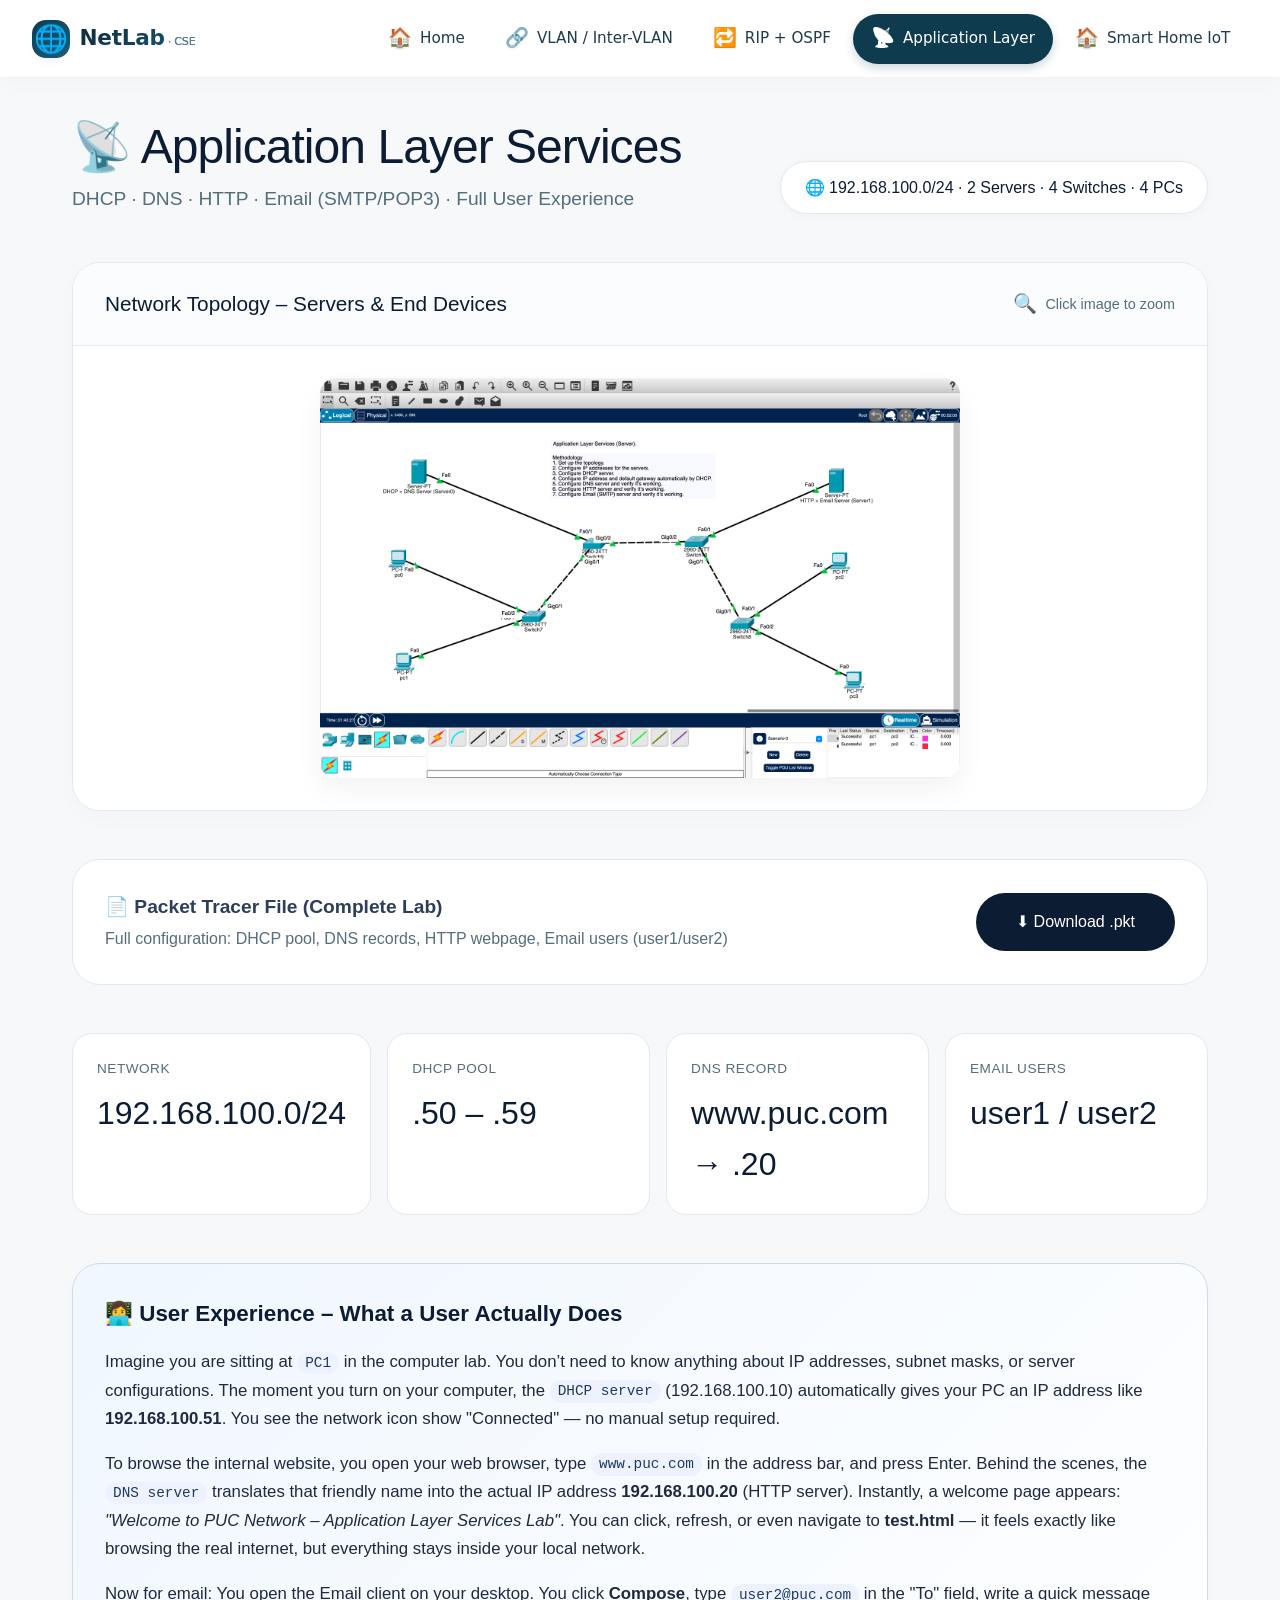
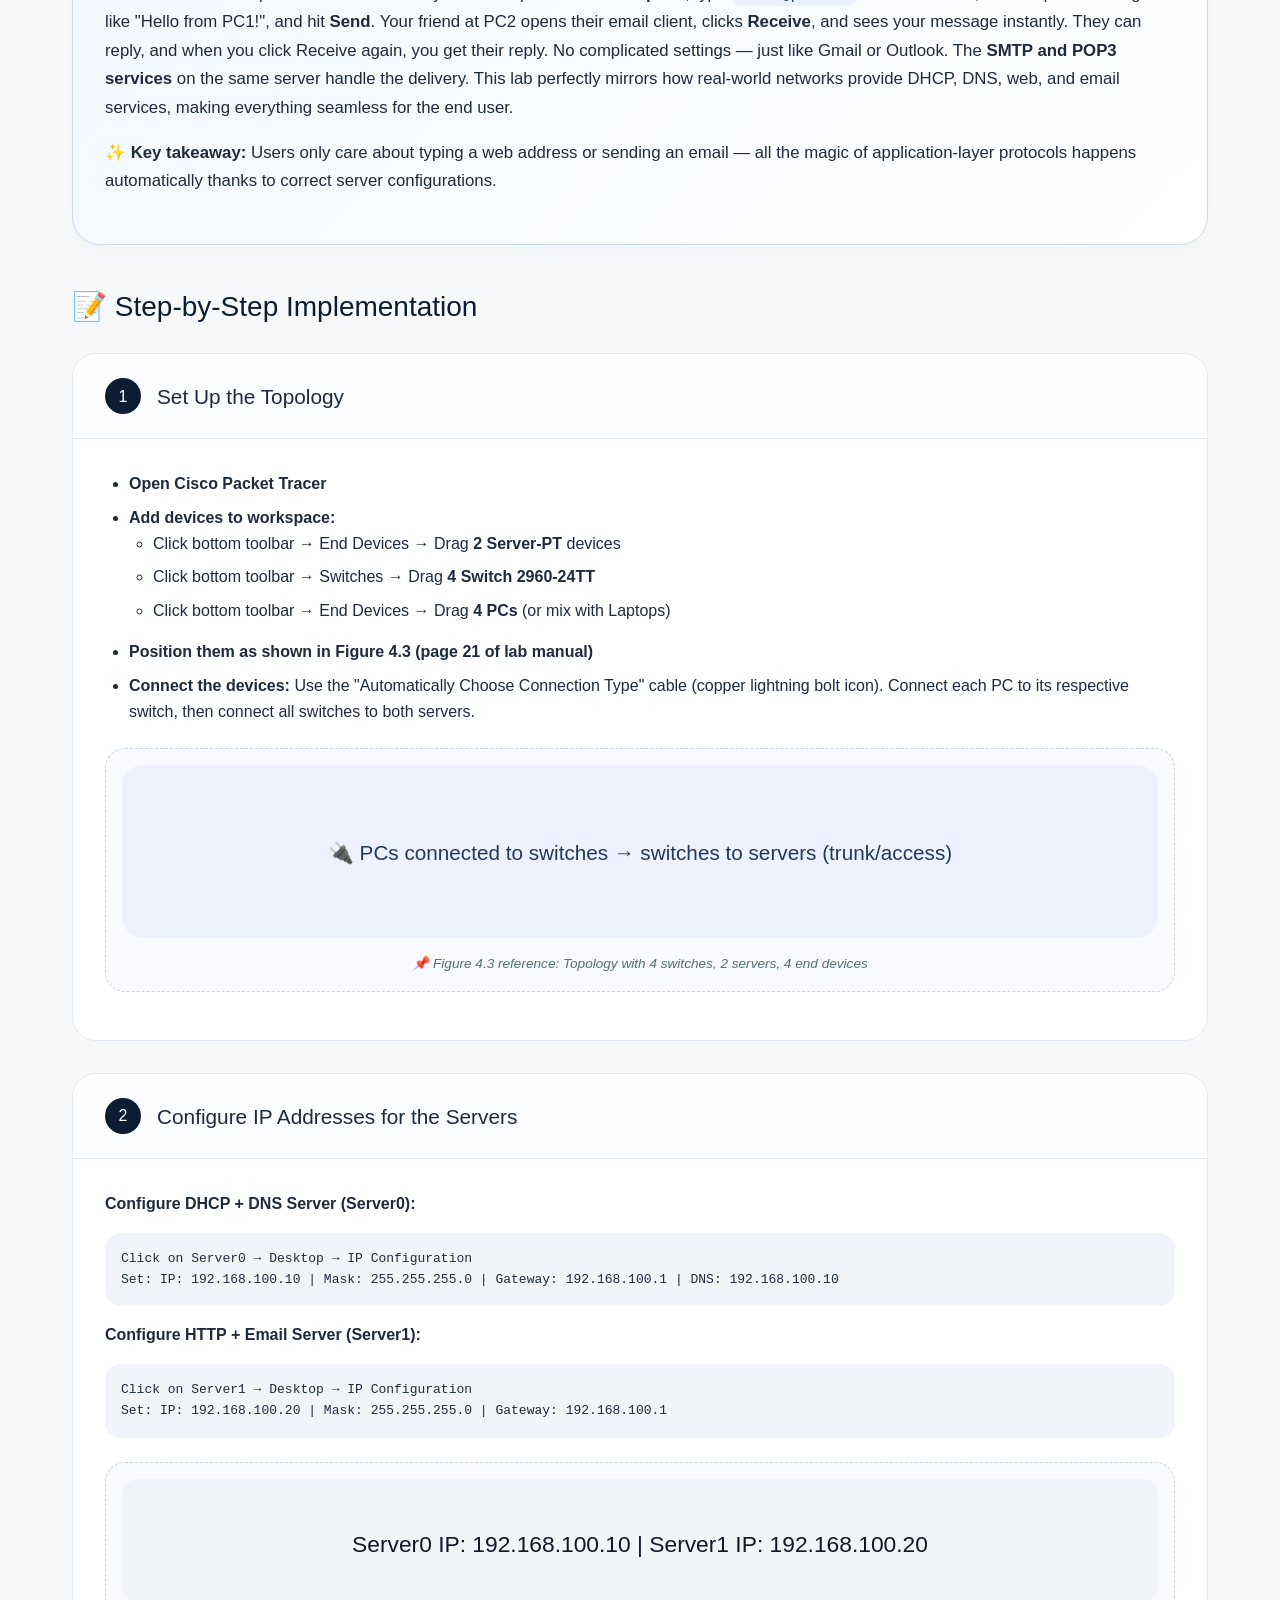
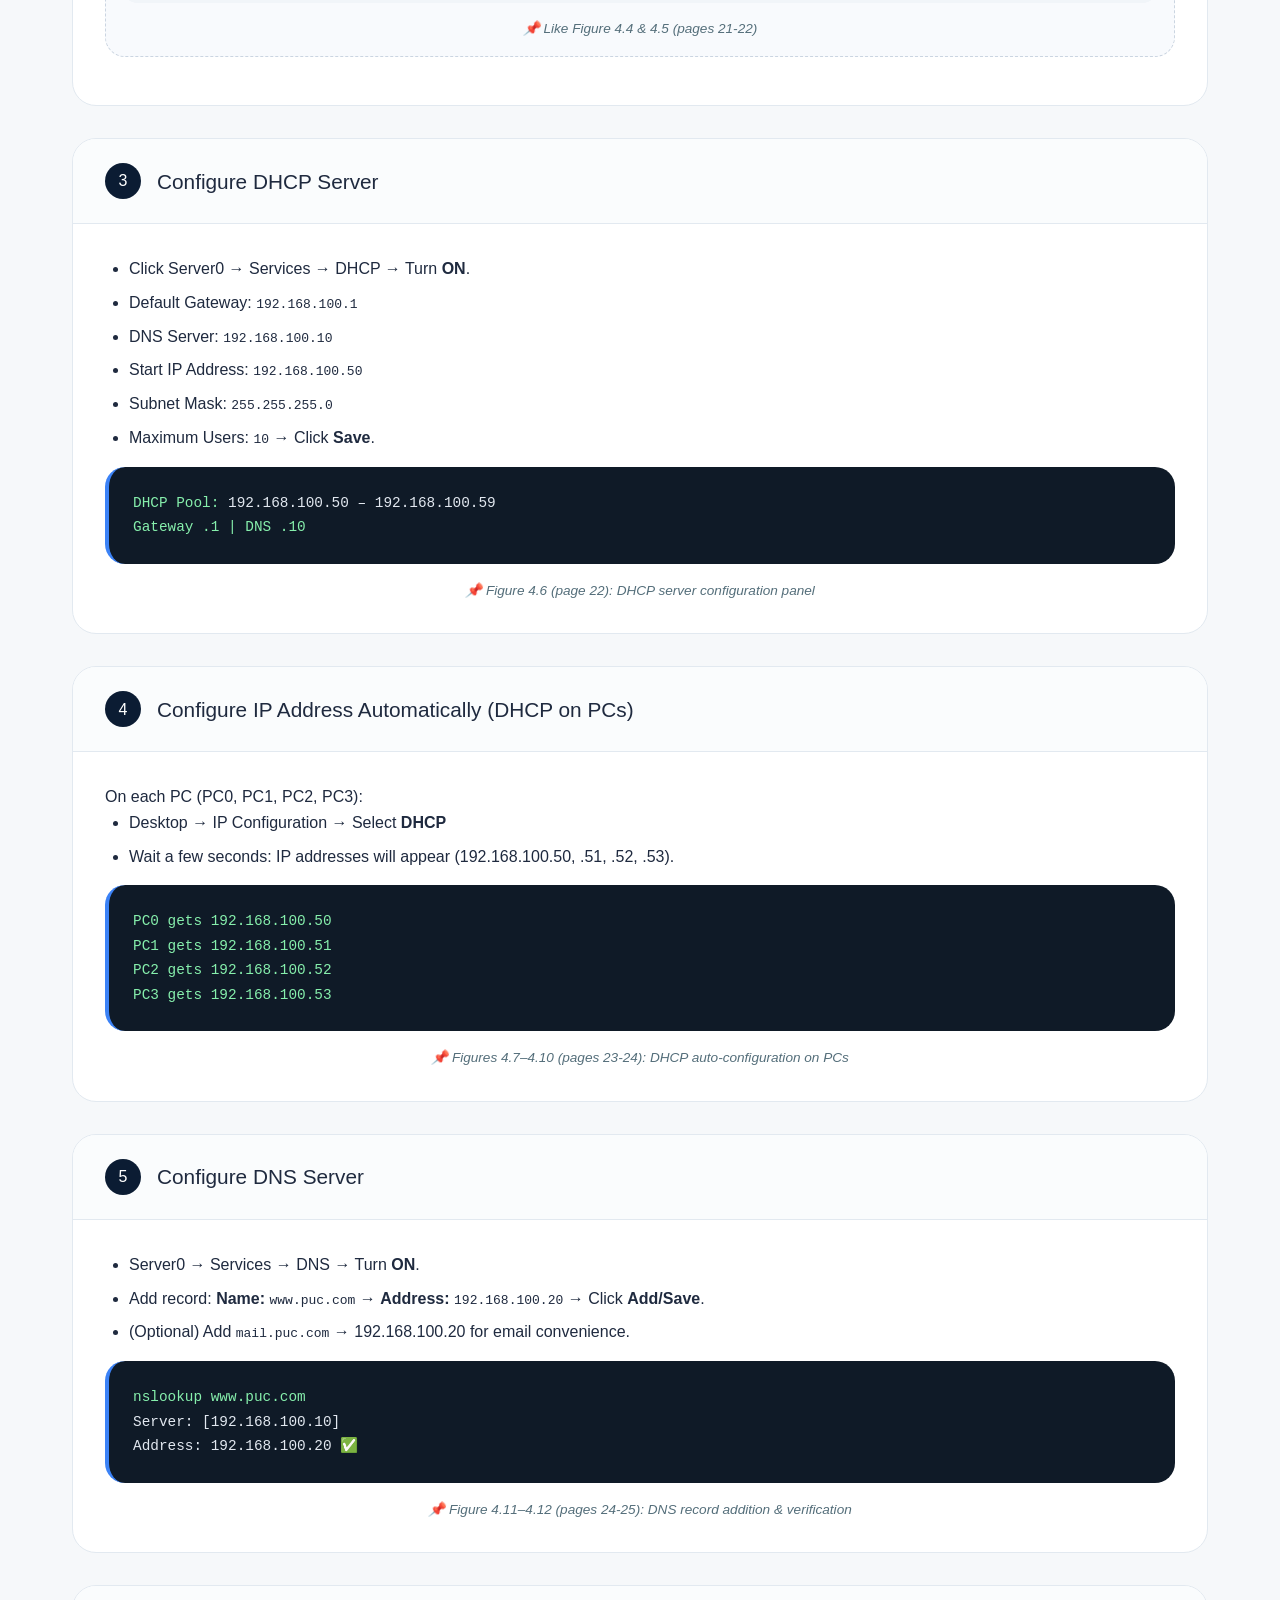
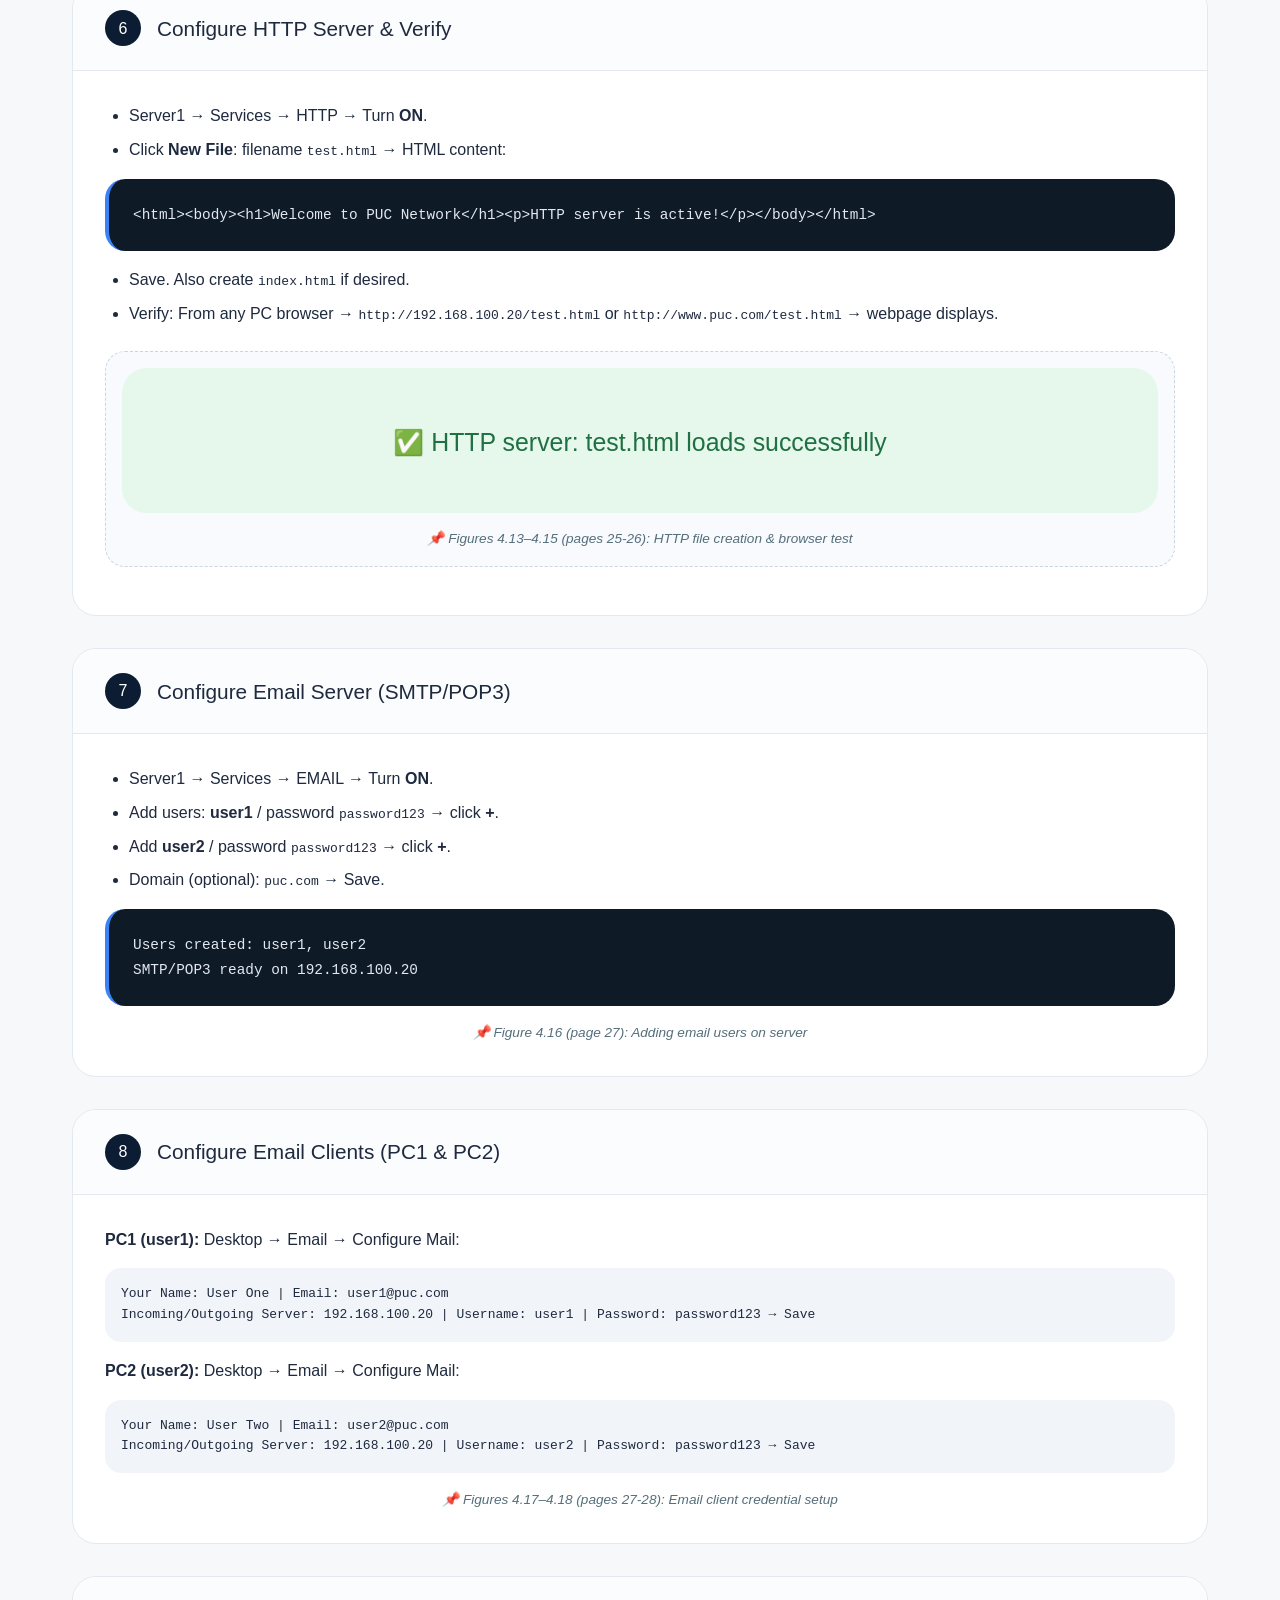
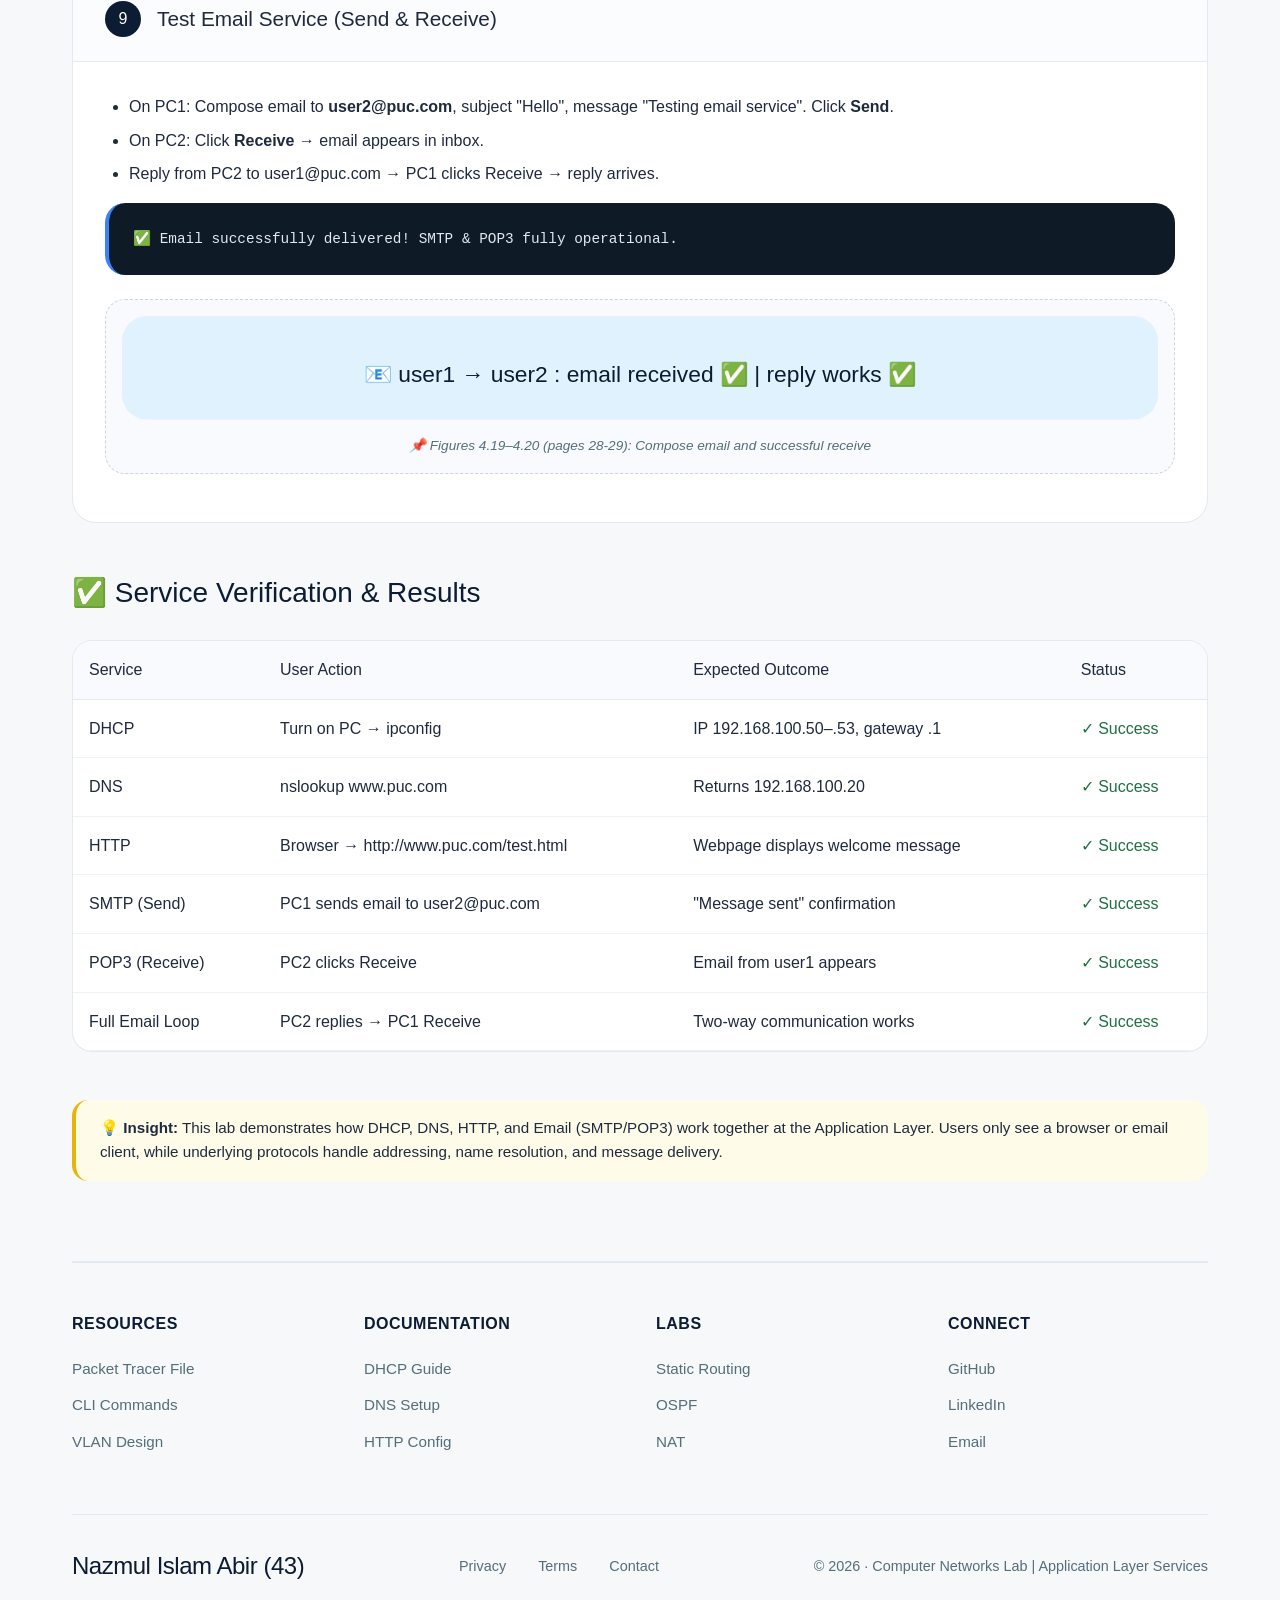
==== applicationLayer.html @ ac4198bd "My full website" ====
<!DOCTYPE html>
<html lang="en">
<head>
    <meta charset="UTF-8">
    <meta name="viewport" content="width=device-width, initial-scale=1.0">
    <title>Lab 4: Application Layer Services | DHCP · DNS · HTTP · Email</title>
    <link rel="stylesheet" href="style.css">
    <style>
        /* Additional styles that complement style.css - add these to your style.css if needed */
        .user-experience-card {
            background: linear-gradient(135deg, #f0f7ff, #ffffff);
            border-radius: 28px;
            border: 1px solid #cbdde9;
            padding: 2rem;
            margin-bottom: 2.5rem;
            box-shadow: 0 4px 12px rgba(0,0,0,0.02);
        }

        .user-experience-card p {
            font-size: 1.05rem;
            margin-bottom: 1rem;
            color: #1f2a3f;
            line-height: 1.7;
        }

        .user-experience-card h3 {
            font-size: 1.4rem;
            margin-bottom: 1rem;
            color: #0b1c33;
        }

        .highlight-code {
            background: #eef2ff;
            padding: 0.2rem 0.5rem;
            border-radius: 12px;
            font-family: 'SF Mono', monospace;
            font-size: 0.9rem;
            font-weight: 500;
            color: #1e3a5f;
        }

        .step-image-placeholder {
            margin: 1.5rem 0 1rem;
            background: #f8fafd;
            border-radius: 20px;
            padding: 1rem;
            text-align: center;
            border: 1px dashed #cbd5e1;
        }

        .step-image-placeholder svg {
            max-width: 100%;
            height: auto;
            border-radius: 12px;
        }

        .fig-ref {
            font-size: 0.85rem;
            color: #546e7a;
            text-align: center;
            margin-top: 0.5rem;
            font-style: italic;
        }

        .cli-cmd-block {
            background: #0f1a27;
            border-radius: 20px;
            padding: 1.5rem;
            font-family: 'SF Mono', 'Fira Code', monospace;
            font-size: 0.9rem;
            line-height: 1.7;
            overflow-x: auto;
            color: #e2e8f0;
            border-left: 4px solid #3b82f6;
            margin: 1rem 0;
        }

        .cli-cmd-block .prompt { color: #86efac; }
        .cli-cmd-block .comment { color: #94a3b8; }

        .note-box {
            background: #fefce8;
            border-left: 4px solid #eab308;
            padding: 1rem 1.5rem;
            border-radius: 16px;
            margin: 1rem 0;
            font-size: 0.95rem;
        }

        .success-badge {
            display: inline-block;
            background: #1f7042;
            color: white;
            padding: 0.2rem 0.8rem;
            border-radius: 20px;
            font-size: 0.8rem;
            font-weight: 500;
        }

        .step-content ul, .step-content ol {
            margin-left: 1.5rem;
            margin-bottom: 1rem;
        }

        .step-content li {
            margin-bottom: 0.5rem;
        }

        .device-config {
            background: #f1f5f9;
            padding: 1rem;
            border-radius: 16px;
            font-family: monospace;
            margin: 1rem 0;
        }

        @media (max-width: 768px) {
            .user-experience-card p { font-size: 1rem; }
        }
    </style>
</head>
<body>
    <!-- ========== NAVBAR INJECTION ========== -->
<div id="navbar-container"></div>
<script>
    fetch('navbar.html')
        .then(response => response.text())
        .then(data => {
            document.getElementById('navbar-container').innerHTML = data;
            
            // Re-run navbar's initialization after loading
            if (typeof window.initNavbar === 'undefined') {
                // Small delay to ensure DOM is ready
                setTimeout(() => {
                    const navScript = document.querySelector('#navbar-container script');
                    if (navScript) {
                        eval(navScript.textContent);
                    }
                }, 50);
            }
        })
        .catch(error => console.error('Navbar loading error:', error));
</script>
<!-- ========== END NAVBAR ========== -->
<div class="container">
    <!-- Header -->
    <div class="header">
        <div class="header-left">
            <h1>📡 Application Layer Services</h1>
            <p>DHCP · DNS · HTTP · Email (SMTP/POP3) · Full User Experience</p>
        </div>
        <div class="network-badge">🌐 192.168.100.0/24 · 2 Servers · 4 Switches · 4 PCs</div>
    </div>

    <!-- Topology Image with Zoom (same as your style) -->
    <div class="topology-section">
        <div class="topology-header">
            <h2>Network Topology – Servers & End Devices</h2>
            <div class="zoom-hint"><span>🔍</span> Click image to zoom</div>
        </div>
        <div class="topology-image zoomable-image">
            <img src="images/email.png" alt="Network topology diagram for Application Layer Services">
            
        </div>
    </div>

    <!-- Download Section -->
    <div class="download-card">
        <div class="download-text">
            <h3>📄 Packet Tracer File (Complete Lab)</h3>
            <p>Full configuration: DHCP pool, DNS records, HTTP webpage, Email users (user1/user2)</p>
        </div>
        <a href="#" class="download-link" download="App_Layer_Services_Lab.pkt">⬇ Download .pkt</a>
    </div>

    <!-- Quick Stats -->
    <div class="stats-grid">
        <div class="stat-item"><div class="stat-label">Network</div><div class="stat-number">192.168.100.0/24</div></div>
        <div class="stat-item"><div class="stat-label">DHCP Pool</div><div class="stat-number">.50 – .59</div></div>
        <div class="stat-item"><div class="stat-label">DNS Record</div><div class="stat-number">www.puc.com → .20</div></div>
        <div class="stat-item"><div class="stat-label">Email Users</div><div class="stat-number">user1 / user2</div></div>
    </div>

    <!-- USER EXPERIENCE SECTION (detailed paragraph as requested) -->
    <div class="user-experience-card">
        <h3>👩‍💻 User Experience – What a User Actually Does</h3>
        <p>Imagine you are sitting at <strong class="highlight-code">PC1</strong> in the computer lab. You don’t need to know anything about IP addresses, subnet masks, or server configurations. The moment you turn on your computer, the <strong class="highlight-code">DHCP server</strong> (192.168.100.10) automatically gives your PC an IP address like <strong>192.168.100.51</strong>. You see the network icon show "Connected" — no manual setup required.</p>
        <p>To browse the internal website, you open your web browser, type <strong class="highlight-code">www.puc.com</strong> in the address bar, and press Enter. Behind the scenes, the <strong class="highlight-code">DNS server</strong> translates that friendly name into the actual IP address <strong>192.168.100.20</strong> (HTTP server). Instantly, a welcome page appears: <em>"Welcome to PUC Network – Application Layer Services Lab"</em>. You can click, refresh, or even navigate to <strong>test.html</strong> — it feels exactly like browsing the real internet, but everything stays inside your local network.</p>
        <p>Now for email: You open the Email client on your desktop. You click <strong>Compose</strong>, type <strong class="highlight-code">user2@puc.com</strong> in the "To" field, write a quick message like "Hello from PC1!", and hit <strong>Send</strong>. Your friend at PC2 opens their email client, clicks <strong>Receive</strong>, and sees your message instantly. They can reply, and when you click Receive again, you get their reply. No complicated settings — just like Gmail or Outlook. The <strong>SMTP and POP3 services</strong> on the same server handle the delivery. This lab perfectly mirrors how real-world networks provide DHCP, DNS, web, and email services, making everything seamless for the end user.</p>
        <p>✨ <strong>Key takeaway:</strong> Users only care about typing a web address or sending an email — all the magic of application-layer protocols happens automatically thanks to correct server configurations.</p>
    </div>

    <!-- DETAILED STEP-BY-STEP IMPLEMENTATION (exactly as requested) -->
    <h2>📝 Step-by-Step Implementation</h2>
    <div class="steps">
        <!-- STEP 1: Set Up the Topology -->
        <div class="step">
            <div class="step-header"><span class="step-number">1</span><span class="step-title">Set Up the Topology</span></div>
            <div class="step-content">
                <ul>
                    <li><strong>Open Cisco Packet Tracer</strong></li>
                    <li><strong>Add devices to workspace:</strong>
                        <ul><li>Click bottom toolbar → End Devices → Drag <strong>2 Server-PT</strong> devices</li>
                        <li>Click bottom toolbar → Switches → Drag <strong>4 Switch 2960-24TT</strong></li>
                        <li>Click bottom toolbar → End Devices → Drag <strong>4 PCs</strong> (or mix with Laptops)</li></ul>
                    </li>
                    <li><strong>Position them as shown in Figure 4.3 (page 21 of lab manual)</strong></li>
                    <li><strong>Connect the devices:</strong> Use the "Automatically Choose Connection Type" cable (copper lightning bolt icon). Connect each PC to its respective switch, then connect all switches to both servers.</li>
                </ul>
                <div class="step-image-placeholder">
                    <svg width="100%" height="130" viewBox="0 0 600 100" xmlns="http://www.w3.org/2000/svg"><rect width="600" height="100" fill="#eef2ff" rx="12"/><text x="300" y="55" text-anchor="middle" fill="#1e3a5f" font-size="12">🔌 PCs connected to switches → switches to servers (trunk/access)</text></svg>
                    <div class="fig-ref">📌 Figure 4.3 reference: Topology with 4 switches, 2 servers, 4 end devices</div>
                </div>
            </div>
        </div>

        <!-- STEP 2: Configure IP addresses for servers -->
        <div class="step">
            <div class="step-header"><span class="step-number">2</span><span class="step-title">Configure IP Addresses for the Servers</span></div>
            <div class="step-content">
                <p><strong>Configure DHCP + DNS Server (Server0):</strong></p>
                <div class="device-config">Click on Server0 → Desktop → IP Configuration<br>Set: IP: 192.168.100.10 | Mask: 255.255.255.0 | Gateway: 192.168.100.1 | DNS: 192.168.100.10</div>
                <p><strong>Configure HTTP + Email Server (Server1):</strong></p>
                <div class="device-config">Click on Server1 → Desktop → IP Configuration<br>Set: IP: 192.168.100.20 | Mask: 255.255.255.0 | Gateway: 192.168.100.1</div>
                <div class="step-image-placeholder">
                    <svg width="100%" height="80" viewBox="0 0 500 60"><rect width="500" height="60" fill="#f1f5f9" rx="8"/><text x="250" y="35" text-anchor="middle" fill="#0f172a" font-size="11">Server0 IP: 192.168.100.10  |  Server1 IP: 192.168.100.20</text></svg>
                    <div class="fig-ref">📌 Like Figure 4.4 & 4.5 (pages 21-22)</div>
                </div>
            </div>
        </div>

        <!-- STEP 3: Configure DHCP server -->
        <div class="step">
            <div class="step-header"><span class="step-number">3</span><span class="step-title">Configure DHCP Server</span></div>
            <div class="step-content">
                <ul><li>Click Server0 → Services → DHCP → Turn <strong>ON</strong>.</li>
                <li>Default Gateway: <code>192.168.100.1</code></li>
                <li>DNS Server: <code>192.168.100.10</code></li>
                <li>Start IP Address: <code>192.168.100.50</code></li>
                <li>Subnet Mask: <code>255.255.255.0</code></li>
                <li>Maximum Users: <code>10</code> → Click <strong>Save</strong>.</li></ul>
                <div class="cli-cmd-block">
<span class="prompt">DHCP Pool:</span> 192.168.100.50 – 192.168.100.59<br>
<span class="prompt">Gateway .1 | DNS .10</span>
                </div>
                <div class="fig-ref">📌 Figure 4.6 (page 22): DHCP server configuration panel</div>
            </div>
        </div>

        <!-- STEP 4: Configure PCs via DHCP -->
        <div class="step">
            <div class="step-header"><span class="step-number">4</span><span class="step-title">Configure IP Address Automatically (DHCP on PCs)</span></div>
            <div class="step-content">
                <p>On each PC (PC0, PC1, PC2, PC3):</p>
                <ul><li>Desktop → IP Configuration → Select <strong>DHCP</strong></li>
                <li>Wait a few seconds: IP addresses will appear (192.168.100.50, .51, .52, .53).</li></ul>
                <div class="cli-cmd-block">
<span class="prompt">PC0 gets 192.168.100.50</span><br>
<span class="prompt">PC1 gets 192.168.100.51</span><br>
<span class="prompt">PC2 gets 192.168.100.52</span><br>
<span class="prompt">PC3 gets 192.168.100.53</span>
                </div>
                <div class="fig-ref">📌 Figures 4.7–4.10 (pages 23-24): DHCP auto-configuration on PCs</div>
            </div>
        </div>

        <!-- STEP 5: Configure DNS server -->
        <div class="step">
            <div class="step-header"><span class="step-number">5</span><span class="step-title">Configure DNS Server</span></div>
            <div class="step-content">
                <ul><li>Server0 → Services → DNS → Turn <strong>ON</strong>.</li>
                <li>Add record: <strong>Name:</strong> <code>www.puc.com</code> → <strong>Address:</strong> <code>192.168.100.20</code> → Click <strong>Add/Save</strong>.</li>
                <li>(Optional) Add <code>mail.puc.com</code> → 192.168.100.20 for email convenience.</li></ul>
                <div class="cli-cmd-block">
<span class="prompt">nslookup www.puc.com</span><br>
Server:  [192.168.100.10]<br>
Address: 192.168.100.20  ✅
                </div>
                <div class="fig-ref">📌 Figure 4.11–4.12 (pages 24-25): DNS record addition & verification</div>
            </div>
        </div>

        <!-- STEP 6: Configure HTTP server -->
        <div class="step">
            <div class="step-header"><span class="step-number">6</span><span class="step-title">Configure HTTP Server & Verify</span></div>
            <div class="step-content">
                <ul><li>Server1 → Services → HTTP → Turn <strong>ON</strong>.</li>
                <li>Click <strong>New File</strong>: filename <code>test.html</code> → HTML content:</li></ul>
                <div class="cli-cmd-block">
&lt;html&gt;&lt;body&gt;&lt;h1&gt;Welcome to PUC Network&lt;/h1&gt;&lt;p&gt;HTTP server is active!&lt;/p&gt;&lt;/body&gt;&lt;/html&gt;
                </div>
                <ul><li>Save. Also create <code>index.html</code> if desired.</li>
                <li>Verify: From any PC browser → <code>http://192.168.100.20/test.html</code> or <code>http://www.puc.com/test.html</code> → webpage displays.</li></ul>
                <div class="step-image-placeholder">
                    <svg width="100%" height="90" viewBox="0 0 500 70"><rect width="500" height="70" fill="#e6f7ec" rx="12"/><text x="250" y="40" text-anchor="middle" fill="#1f7042" font-size="12">✅ HTTP server: test.html loads successfully</text></svg>
                    <div class="fig-ref">📌 Figures 4.13–4.15 (pages 25-26): HTTP file creation & browser test</div>
                </div>
            </div>
        </div>

        <!-- STEP 7: Configure Email (SMTP) server -->
        <div class="step">
            <div class="step-header"><span class="step-number">7</span><span class="step-title">Configure Email Server (SMTP/POP3)</span></div>
            <div class="step-content">
                <ul><li>Server1 → Services → EMAIL → Turn <strong>ON</strong>.</li>
                <li>Add users: <strong>user1</strong> / password <code>password123</code> → click <strong>+</strong>.</li>
                <li>Add <strong>user2</strong> / password <code>password123</code> → click <strong>+</strong>.</li>
                <li>Domain (optional): <code>puc.com</code> → Save.</li></ul>
                <div class="cli-cmd-block">
Users created: user1, user2<br>
SMTP/POP3 ready on 192.168.100.20
                </div>
                <div class="fig-ref">📌 Figure 4.16 (page 27): Adding email users on server</div>
            </div>
        </div>

        <!-- STEP 8: Email Client configuration on PCs -->
        <div class="step">
            <div class="step-header"><span class="step-number">8</span><span class="step-title">Configure Email Clients (PC1 & PC2)</span></div>
            <div class="step-content">
                <p><strong>PC1 (user1):</strong> Desktop → Email → Configure Mail:</p>
                <div class="device-config">Your Name: User One | Email: user1@puc.com<br>Incoming/Outgoing Server: 192.168.100.20 | Username: user1 | Password: password123 → Save</div>
                <p><strong>PC2 (user2):</strong> Desktop → Email → Configure Mail:</p>
                <div class="device-config">Your Name: User Two | Email: user2@puc.com<br>Incoming/Outgoing Server: 192.168.100.20 | Username: user2 | Password: password123 → Save</div>
                <div class="fig-ref">📌 Figures 4.17–4.18 (pages 27-28): Email client credential setup</div>
            </div>
        </div>

        <!-- STEP 9: Test Email Service -->
        <div class="step">
            <div class="step-header"><span class="step-number">9</span><span class="step-title">Test Email Service (Send & Receive)</span></div>
            <div class="step-content">
                <ul><li>On PC1: Compose email to <strong>user2@puc.com</strong>, subject "Hello", message "Testing email service". Click <strong>Send</strong>.</li>
                <li>On PC2: Click <strong>Receive</strong> → email appears in inbox.</li>
                <li>Reply from PC2 to user1@puc.com → PC1 clicks Receive → reply arrives.</li></ul>
                <div class="cli-cmd-block">
✅ Email successfully delivered! SMTP & POP3 fully operational.
                </div>
                <div class="step-image-placeholder">
                    <svg width="100%" height="70" viewBox="0 0 500 50"><rect width="500" height="50" fill="#e0f2fe" rx="12"/><text x="250" y="32" text-anchor="middle" fill="#0b1c33" font-size="11">📧 user1 → user2 : email received ✅ | reply works ✅</text></svg>
                    <div class="fig-ref">📌 Figures 4.19–4.20 (pages 28-29): Compose email and successful receive</div>
                </div>
            </div>
        </div>
    </div>

    <!-- Verification Table -->
    <h2>✅ Service Verification & Results</h2>
    <div class="table-wrapper">
        <table>
            <thead><tr><th>Service</th><th>User Action</th><th>Expected Outcome</th><th>Status</th></tr></thead>
            <tbody>
                <tr><td>DHCP</td><td>Turn on PC → ipconfig</td><td>IP 192.168.100.50–.53, gateway .1</td><td class="success">✓ Success</td></tr>
                <tr><td>DNS</td><td>nslookup www.puc.com</td><td>Returns 192.168.100.20</td><td class="success">✓ Success</td></tr>
                <tr><td>HTTP</td><td>Browser → http://www.puc.com/test.html</td><td>Webpage displays welcome message</td><td class="success">✓ Success</td></tr>
                <tr><td>SMTP (Send)</td><td>PC1 sends email to user2@puc.com</td><td>"Message sent" confirmation</td><td class="success">✓ Success</td></tr>
                <tr><td>POP3 (Receive)</td><td>PC2 clicks Receive</td><td>Email from user1 appears</td><td class="success">✓ Success</td></tr>
                <tr><td>Full Email Loop</td><td>PC2 replies → PC1 Receive</td><td>Two-way communication works</td><td class="success">✓ Success</td></tr>
            </tbody>
        </table>
    </div>

    <!-- Additional notes -->
    <div class="note-box">
        💡 <strong>Insight:</strong> This lab demonstrates how DHCP, DNS, HTTP, and Email (SMTP/POP3) work together at the Application Layer. Users only see a browser or email client, while underlying protocols handle addressing, name resolution, and message delivery.
    </div>

    <!-- Footer -->
    <div class="footer">
        <div class="footer-content">
            <div class="footer-column"><h4>Resources</h4><ul><li><a href="#">Packet Tracer File</a></li><li><a href="#">CLI Commands</a></li><li><a href="#">VLAN Design</a></li></ul></div>
            <div class="footer-column"><h4>Documentation</h4><ul><li><a href="#">DHCP Guide</a></li><li><a href="#">DNS Setup</a></li><li><a href="#">HTTP Config</a></li></ul></div>
            <div class="footer-column"><h4>Labs</h4><ul><li><a href="#">Static Routing</a></li><li><a href="#">OSPF</a></li><li><a href="#">NAT</a></li></ul></div>
            <div class="footer-column"><h4>Connect</h4><ul><li><a href="#">GitHub</a></li><li><a href="#">LinkedIn</a></li><li><a href="#">Email</a></li></ul></div>
        </div>
        <div class="footer-bottom">
            <div class="creator-name">Nazmul Islam Abir (43)</div>
            <div class="footer-links"><a href="#">Privacy</a><a href="#">Terms</a><a href="#">Contact</a></div>
            <div class="copyright">© 2026 · Computer Networks Lab | Application Layer Services</div>
        </div>
    </div>
</div>

<!-- Image Zoom Script (using your style.css class) -->
<script>
    document.querySelectorAll('.zoomable-image').forEach(el => {
        el.addEventListener('click', function(e) {
            this.classList.toggle('zoomed');
        });
    });
</script>
</body>
</html>
---- style.css ----
/* Make sure this class exists in your CSS */
        .zoomable-image {
            cursor: zoom-in;
            transition: background 0.2s;
            position: relative;
        }

        .zoomable-image.zoomed {
            cursor: zoom-out;
            background: rgba(0,0,0,0.95);
            position: fixed;
            top: 0;
            left: 0;
            right: 0;
            bottom: 0;
            z-index: 1000;
            padding: 2rem;
            display: flex;
            align-items: center;
            justify-content: center;
            margin: 0;
        }

        .zoomable-image.zoomed img {
            max-width: 95vw;
            max-height: 95vh;
            width: auto;
            height: auto;
            object-fit: contain;
            box-shadow: 0 25px 50px rgba(0,0,0,0.5);
        }

        .zoomable-image img {
            max-width: 100%;
            height: auto;
            max-height: 400px;
            border-radius: 16px;
            box-shadow: 0 12px 28px rgba(0,0,0,0.05);
            transition: transform 0.3s ease;
            pointer-events: none;
        }
        * {
            margin: 0;
            padding: 0;
            box-sizing: border-box;
        }

        body {
            font-family: 'Inter', -apple-system, BlinkMacSystemFont, 'Segoe UI', Roboto, sans-serif;
            background: #f6f8fa;
            color: #1f2a3f;
            line-height: 1.6;
        }

        .container {
            max-width: 1200px;
            margin: 0 auto;
            padding: 2.5rem 2rem;
        }

        /* Typography */
        h1 {
            font-size: 3rem;
            font-weight: 500;
            letter-spacing: -0.02em;
            color: #0b1c33;
            line-height: 1.2;
        }

        h2 {
            font-size: 1.75rem;
            font-weight: 500;
            color: #0b1c33;
            margin-bottom: 1.5rem;
        }

        h3 {
            font-size: 1.2rem;
            font-weight: 600;
            color: #2c3e58;
            margin-bottom: 1rem;
        }

        /* Header */
        .header {
            margin-bottom: 3rem;
            display: flex;
            justify-content: space-between;
            align-items: flex-end;
            flex-wrap: wrap;
            gap: 1.5rem;
        }

        .header-left p {
            font-size: 1.2rem;
            color: #546e7a;
            margin-top: 0.5rem;
        }

        .network-badge {
            background: white;
            padding: 0.8rem 1.5rem;
            border-radius: 100px;
            font-weight: 500;
            box-shadow: 0 2px 8px rgba(0,0,0,0.03);
            border: 1px solid #e2e9f0;
            color: #0b1c33;
        }

        /* Image Section with Zoom */
        .topology-section {
            background: white;
            border-radius: 28px;
            border: 1px solid #e2e9f0;
            overflow: hidden;
            margin-bottom: 3rem;
            box-shadow: 0 8px 20px rgba(0,0,0,0.02);
        }

        .topology-header {
            padding: 1.5rem 2rem;
            border-bottom: 1px solid #e2e9f0;
            background: #fafcfd;
            display: flex;
            justify-content: space-between;
            align-items: center;
        }

        .topology-header h2 {
            margin-bottom: 0;
            font-size: 1.3rem;
            font-weight: 500;
        }

        .zoom-hint {
            color: #546e7a;
            font-size: 0.9rem;
            display: flex;
            align-items: center;
            gap: 0.5rem;
        }

        .zoom-hint span {
            font-size: 1.2rem;
        }

        .topology-image {
            padding: 2rem;
            background: #ffffff;
            display: flex;
            justify-content: center;
            cursor: zoom-in;
            transition: background 0.2s;
            position: relative;
        }

        .topology-image img {
            max-width: 100%;
            height: auto;
            max-height: 400px;
            border-radius: 16px;
            box-shadow: 0 12px 28px rgba(0,0,0,0.05);
            transition: transform 0.3s ease;
            pointer-events: none;
        }

        .topology-image.zoomed {
            cursor: zoom-out;
            background: rgba(0,0,0,0.95);
            position: fixed;
            top: 0;
            left: 0;
            right: 0;
            bottom: 0;
            z-index: 1000;
            padding: 2rem;
            display: flex;
            align-items: center;
            justify-content: center;
            margin: 0;
        }

        .topology-image.zoomed img {
            max-width: 95vw;
            max-height: 95vh;
            width: auto;
            height: auto;
            object-fit: contain;
            box-shadow: 0 25px 50px rgba(0,0,0,0.5);
        }

        /* Download Section */
        .download-card {
            background: white;
            border-radius: 28px;
            border: 1px solid #e2e9f0;
            padding: 2rem;
            margin-bottom: 3rem;
            display: flex;
            justify-content: space-between;
            align-items: center;
            flex-wrap: wrap;
            gap: 1.5rem;
        }

        .download-text h3 {
            margin-bottom: 0.25rem;
        }

        .download-text p {
            color: #546e7a;
        }

        .download-link {
            background: #0b1c33;
            color: white;
            padding: 1rem 2.5rem;
            border-radius: 60px;
            text-decoration: none;
            font-weight: 500;
            transition: background 0.2s;
            display: inline-block;
        }

        .download-link:hover {
            background: #1e3a5f;
        }

        /* Network Summary */
        .stats-grid {
            display: grid;
            grid-template-columns: repeat(4, 1fr);
            gap: 1rem;
            margin-bottom: 3rem;
        }

        .stat-item {
            background: white;
            border-radius: 20px;
            padding: 1.5rem;
            border: 1px solid #e2e9f0;
        }

        .stat-label {
            font-size: 0.85rem;
            text-transform: uppercase;
            letter-spacing: 0.5px;
            color: #546e7a;
            margin-bottom: 0.5rem;
        }

        .stat-number {
            font-size: 2rem;
            font-weight: 500;
            color: #0b1c33;
        }

        /* VLAN Cards */
        .vlan-container {
            display: grid;
            grid-template-columns: repeat(3, 1fr);
            gap: 1.5rem;
            margin-bottom: 3rem;
        }

        .vlan-card {
            background: white;
            border-radius: 24px;
            border: 1px solid #e2e9f0;
            overflow: hidden;
        }

        .vlan-title {
            padding: 1.5rem;
            font-size: 1.5rem;
            font-weight: 500;
            border-bottom: 1px solid #e2e9f0;
        }

        .vlan-title.student { background: #f0f7f2; color: #1f7042; }
        .vlan-title.teacher { background: #fef0ef; color: #b13e3e; }
        .vlan-title.staff { background: #fff5e8; color: #b86b1f; }

        .vlan-content {
            padding: 1.5rem;
        }

        .ip-row {
            display: flex;
            justify-content: space-between;
            padding: 0.75rem 0;
            border-bottom: 1px solid #edf2f7;
            font-size: 0.95rem;
        }

        .ip-row:last-child {
            border-bottom: none;
        }

        .ip-label {
            color: #546e7a;
        }

        .ip-value {
            font-family: 'SF Mono', 'Fira Code', monospace;
            font-weight: 500;
            color: #0b1c33;
        }

        .pc-list {
            margin-top: 1.5rem;
            background: #f8fafd;
            padding: 1rem;
            border-radius: 16px;
        }

        .pc-item {
            font-family: 'SF Mono', monospace;
            font-size: 0.9rem;
            padding: 0.4rem 0;
            color: #2c3e58;
        }

        /* Router Control */
        .router-control {
            background: white;
            border-radius: 28px;
            border: 1px solid #e2e9f0;
            padding: 1.8rem;
            margin-bottom: 3rem;
            display: flex;
            align-items: center;
            flex-wrap: wrap;
            gap: 2rem;
        }

        .router-buttons {
            display: flex;
            gap: 0.8rem;
        }

        .router-btn {
            padding: 0.8rem 2rem;
            border-radius: 60px;
            font-weight: 500;
            border: none;
            cursor: pointer;
            font-size: 1rem;
            transition: 0.2s;
        }

        .btn-on {
            background: #1f7042;
            color: white;
        }

        .btn-on:hover {
            background: #2a8f55;
        }

        .btn-off {
            background: #b13e3e;
            color: white;
        }

        .btn-off:hover {
            background: #c44545;
        }

        .status {
            font-size: 1rem;
            padding: 0.8rem 1.5rem;
            background: #f8fafd;
            border-radius: 60px;
            border: 1px solid #e2e9f0;
            color: #0b1c33;
            flex: 1;
            min-width: 250px;
        }

        /* Configuration Steps */
        .steps {
            display: flex;
            flex-direction: column;
            gap: 2rem;
            margin-bottom: 3rem;
        }

        .step {
            background: white;
            border-radius: 24px;
            border: 1px solid #e2e9f0;
            overflow: hidden;
        }

        .step-header {
            padding: 1.5rem 2rem;
            background: #fafcfd;
            border-bottom: 1px solid #e2e9f0;
            display: flex;
            align-items: center;
            gap: 1rem;
        }

        .step-number {
            width: 36px;
            height: 36px;
            background: #0b1c33;
            color: white;
            border-radius: 50%;
            display: flex;
            align-items: center;
            justify-content: center;
            font-weight: 500;
        }

        .step-title {
            font-size: 1.3rem;
            font-weight: 500;
        }

        .step-content {
            padding: 2rem;
        }

        /* CLI Command Styling - Authentic Router/Switch Format */
        .cli {
            background: #0f1a27;
            border-radius: 20px;
            padding: 1.5rem;
            font-family: 'SF Mono', 'Fira Code', 'Courier New', monospace;
            font-size: 0.95rem;
            line-height: 1.8;
            overflow-x: auto;
            white-space: pre-wrap;
            border-left: 4px solid #3b82f6;
            color: #e2e8f0;
        }

        .cli .prompt {
            color: #88dd88;
            font-weight: 500;
        }

        .cli .config-prompt {
            color: #ffaa66;
        }

        .cli .comment {
            color: #94a3b8;
            font-style: italic;
        }

        .cli-output {
            background: #1a2634;
            border-radius: 16px;
            padding: 1.2rem;
            font-family: 'SF Mono', monospace;
            font-size: 0.9rem;
            color: #fbbf6d;
            margin-top: 1rem;
            border-left: 4px solid #f59e0b;
        }

        /* PC Grid */
        .pc-grid {
            display: grid;
            grid-template-columns: repeat(3, 1fr);
            gap: 1rem;
            margin: 1.5rem 0;
        }

        .pc-card {
            background: #f8fafd;
            padding: 1rem;
            border-radius: 16px;
            border: 1px solid #e2e9f0;
        }

        .pc-card h4 {
            font-size: 1rem;
            margin-bottom: 0.8rem;
            color: #0b1c33;
        }

        .pc-card p {
            font-family: 'SF Mono', monospace;
            font-size: 0.9rem;
            padding: 0.3rem 0;
            border-bottom: 1px dashed #d0ddee;
        }

        /* Table */
        .table-wrapper {
            overflow-x: auto;
            margin: 1.5rem 0 3rem;
            border-radius: 20px;
            border: 1px solid #e2e9f0;
        }

        table {
            width: 100%;
            border-collapse: collapse;
            background: white;
            border-radius: 20px;
        }

        th {
            background: #f8fafd;
            padding: 1rem;
            font-weight: 500;
            text-align: left;
            border-bottom: 1px solid #e2e9f0;
        }

        td {
            padding: 1rem;
            border-bottom: 1px solid #edf2f7;
        }

        .success { color: #1f7042; font-weight: 500; }
        .fail { color: #b13e3e; font-weight: 500; }

        /* Footer */
        .footer {
            margin-top: 5rem;
            padding: 3rem 0 2rem;
            border-top: 2px solid #e2e9f0;
        }

        .footer-content {
            display: grid;
            grid-template-columns: repeat(4, 1fr);
            gap: 2rem;
            margin-bottom: 3rem;
        }

        .footer-column h4 {
            font-size: 1rem;
            font-weight: 600;
            color: #0b1c33;
            margin-bottom: 1.2rem;
            text-transform: uppercase;
            letter-spacing: 0.5px;
        }

        .footer-column ul {
            list-style: none;
        }

        .footer-column li {
            margin-bottom: 0.7rem;
        }

        .footer-column a {
            color: #546e7a;
            text-decoration: none;
            font-size: 0.95rem;
            transition: color 0.2s;
        }

        .footer-column a:hover {
            color: #0b1c33;
        }

        .footer-bottom {
            border-top: 1px solid #e2e9f0;
            padding-top: 2rem;
            display: flex;
            justify-content: space-between;
            align-items: center;
            flex-wrap: wrap;
            gap: 1rem;
        }

        .creator-name {
            font-size: 1.5rem;
            font-weight: 500;
            color: #0b1c33;
            letter-spacing: -0.02em;
        }

        .copyright {
            color: #546e7a;
            font-size: 0.9rem;
        }

        .footer-links {
            display: flex;
            gap: 2rem;
        }

        .footer-links a {
            color: #546e7a;
            text-decoration: none;
            font-size: 0.9rem;
        }

        .footer-links a:hover {
            color: #0b1c33;
        }

        /* Responsive */
        @media (max-width: 900px) {
            .stats-grid { grid-template-columns: repeat(2, 1fr); }
            .vlan-container { grid-template-columns: 1fr; }
            .pc-grid { grid-template-columns: 1fr; }
            h1 { font-size: 2.5rem; }
            .footer-content { grid-template-columns: repeat(2, 1fr); }
        }

        @media (max-width: 600px) {
            .stats-grid { grid-template-columns: 1fr; }
            .router-control { flex-direction: column; align-items: flex-start; }
            .container { padding: 1.5rem; }
            .footer-content { grid-template-columns: 1fr; }
            .footer-bottom { flex-direction: column; text-align: center; }
            .footer-links { justify-content: center; }
        }
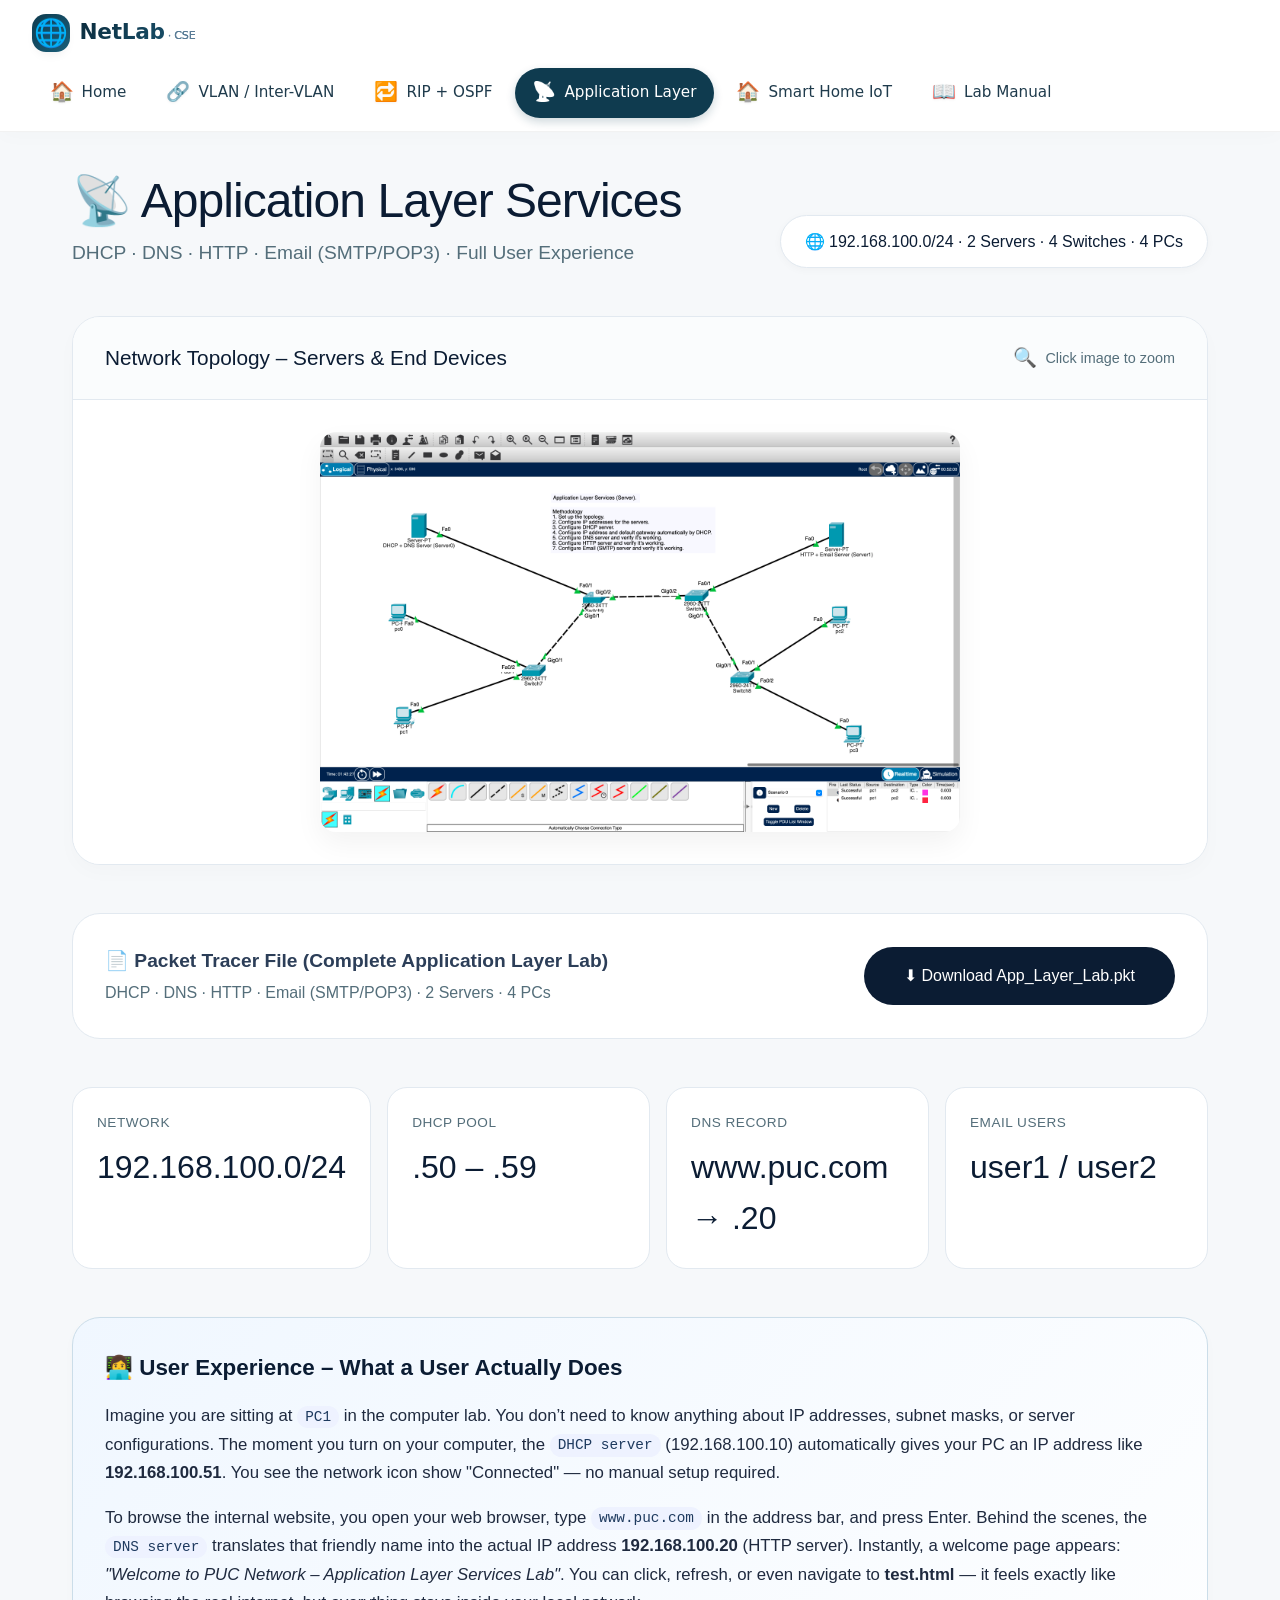
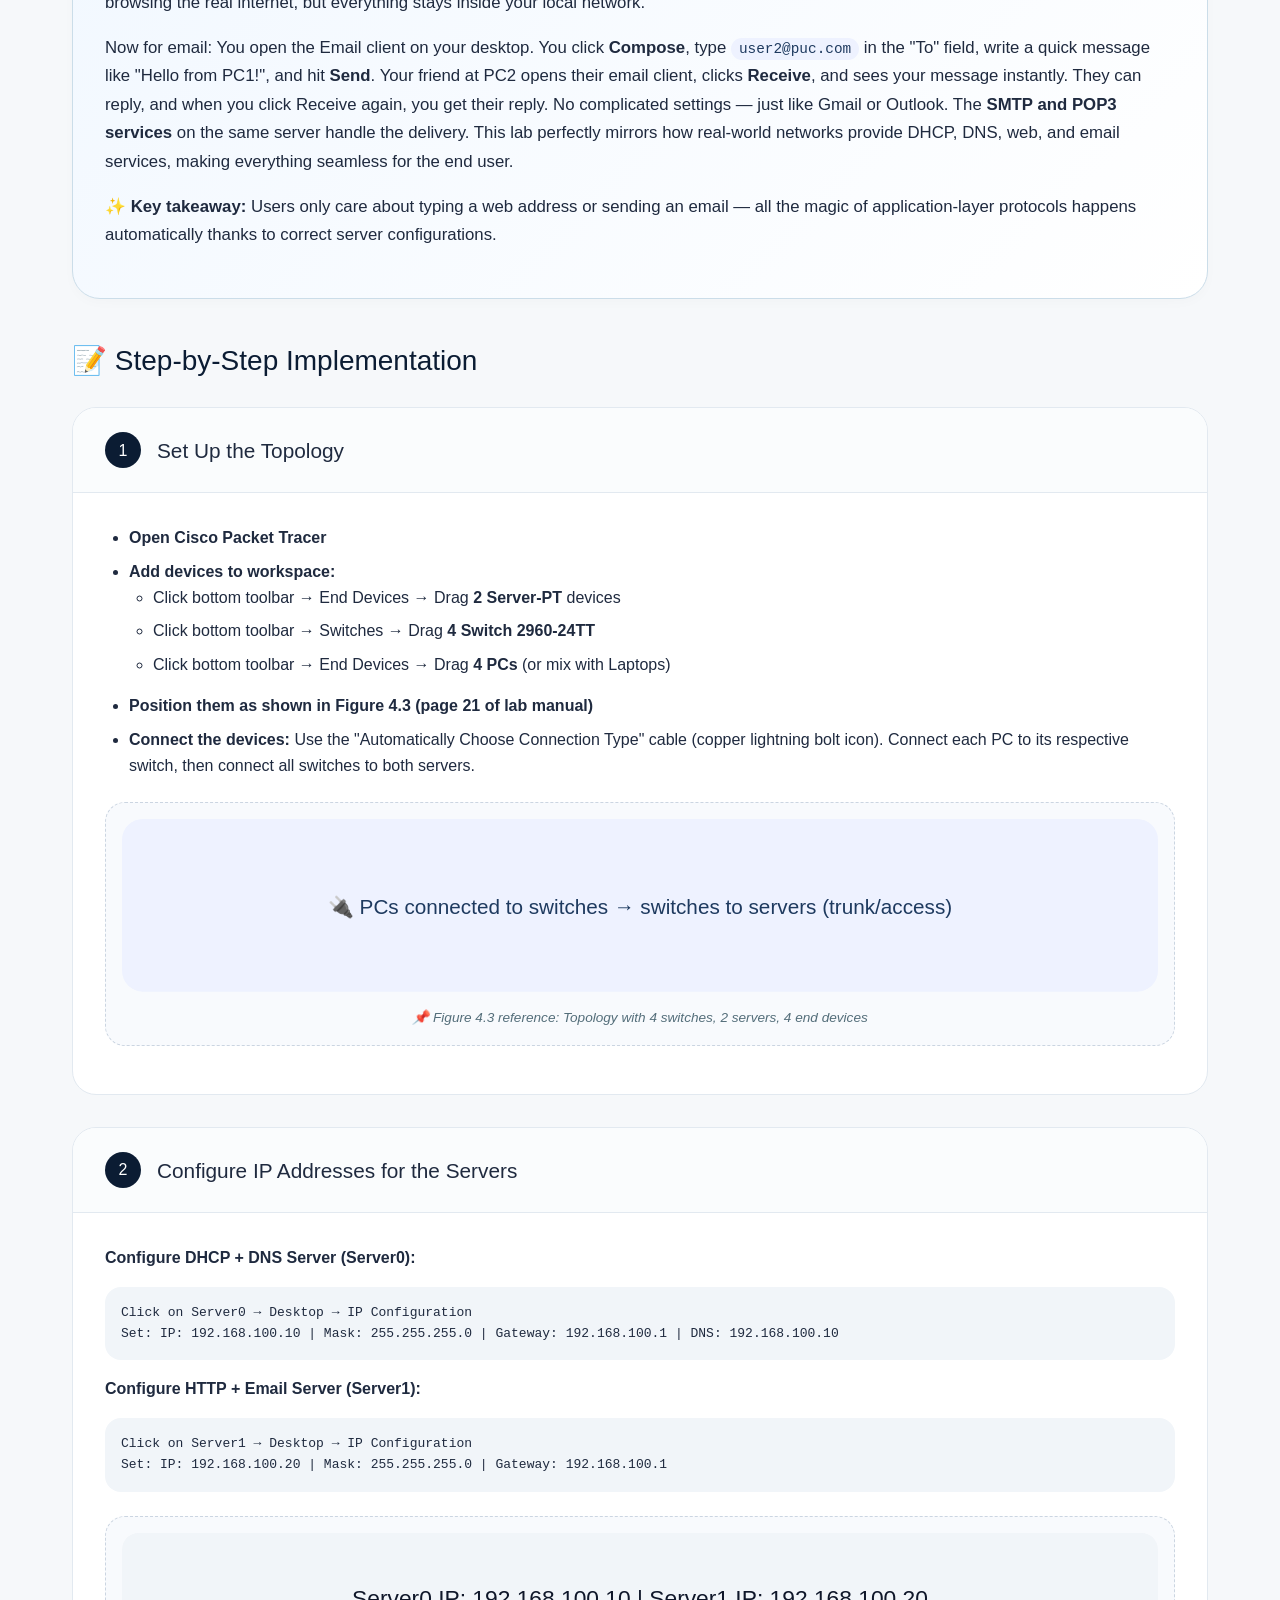
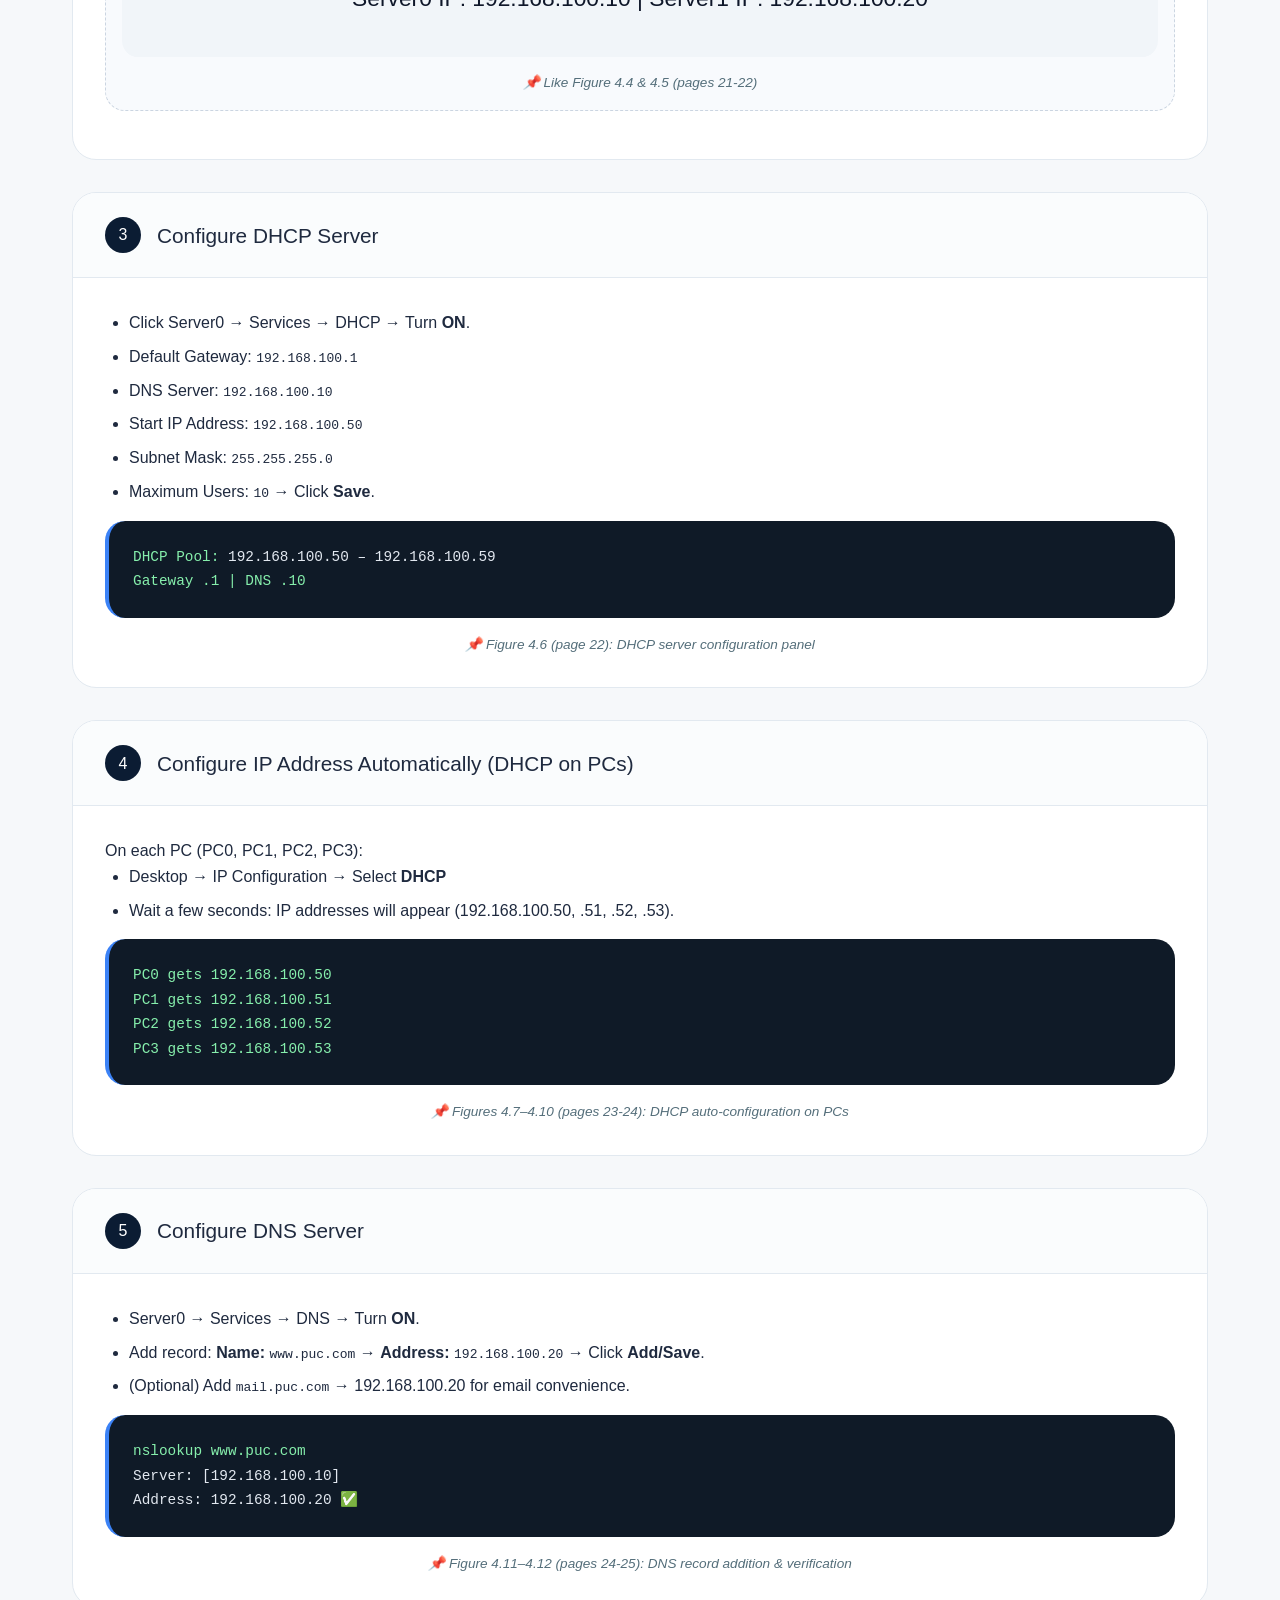
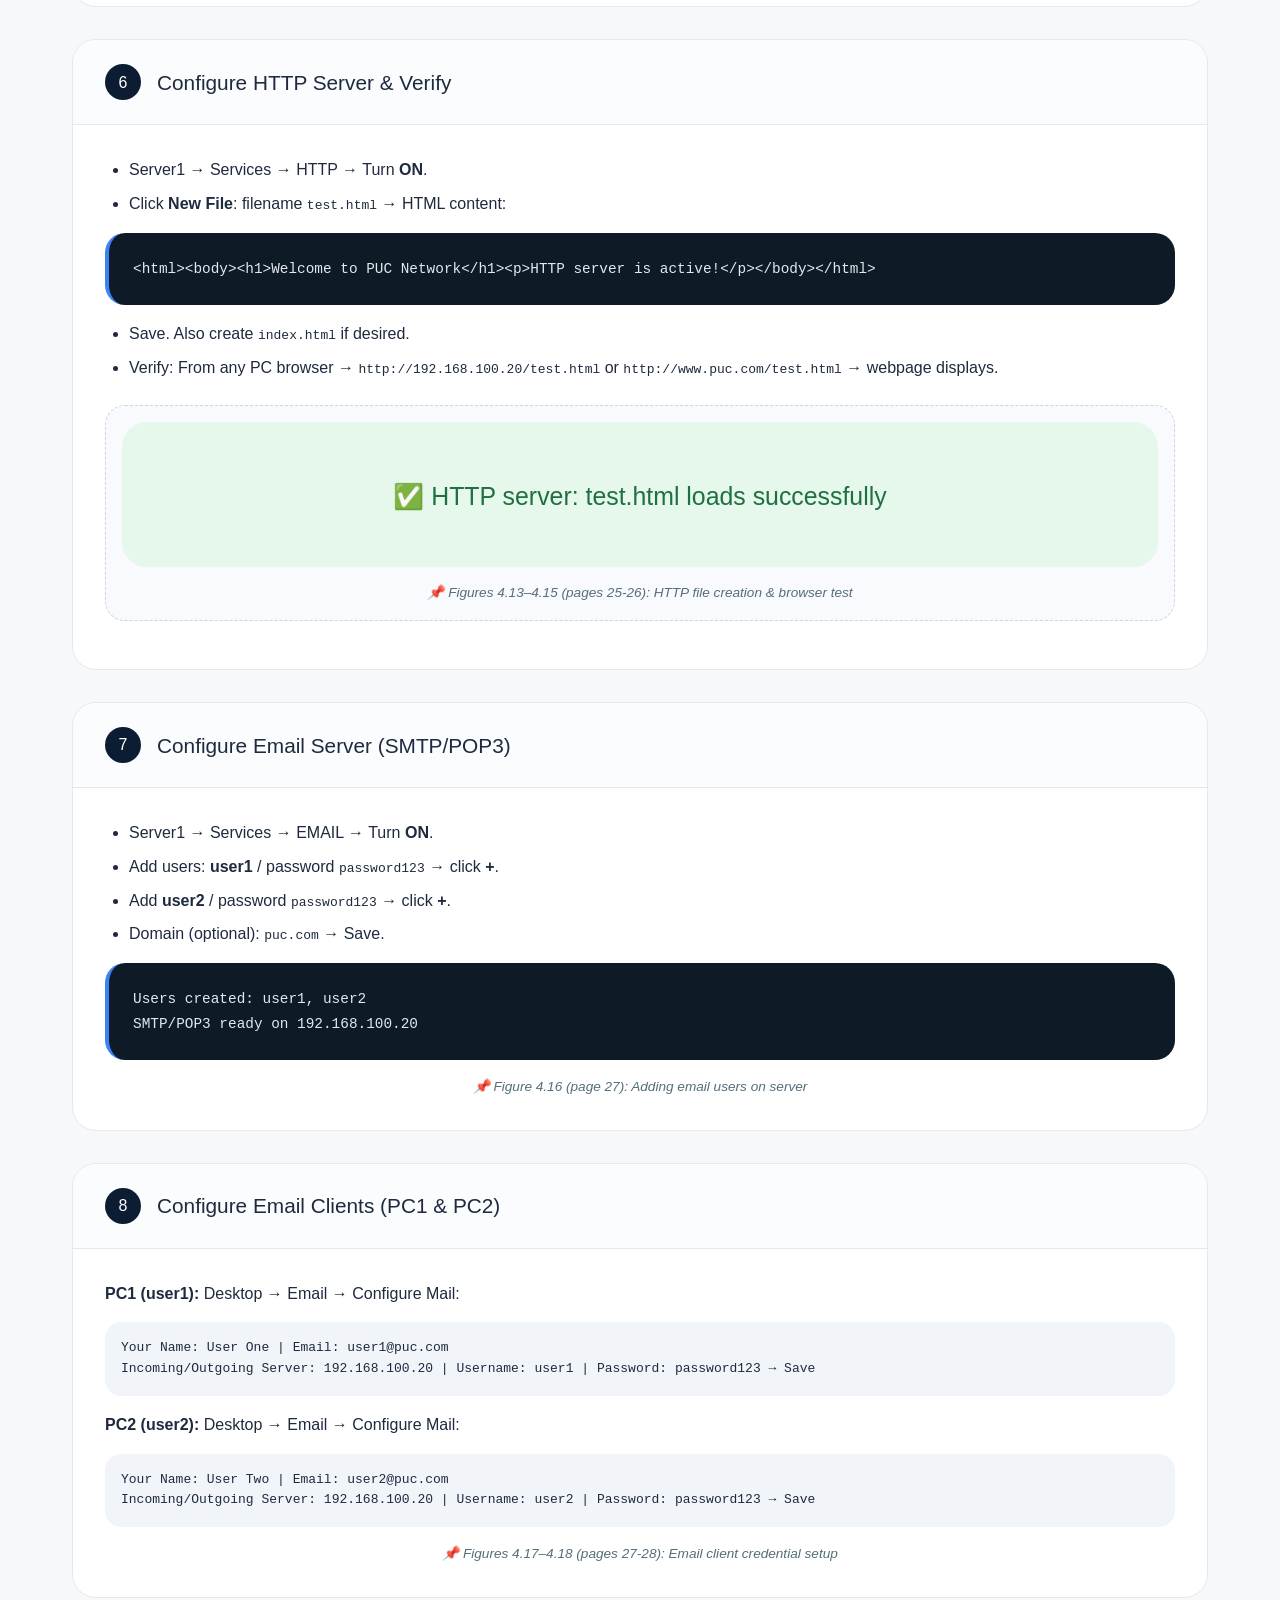
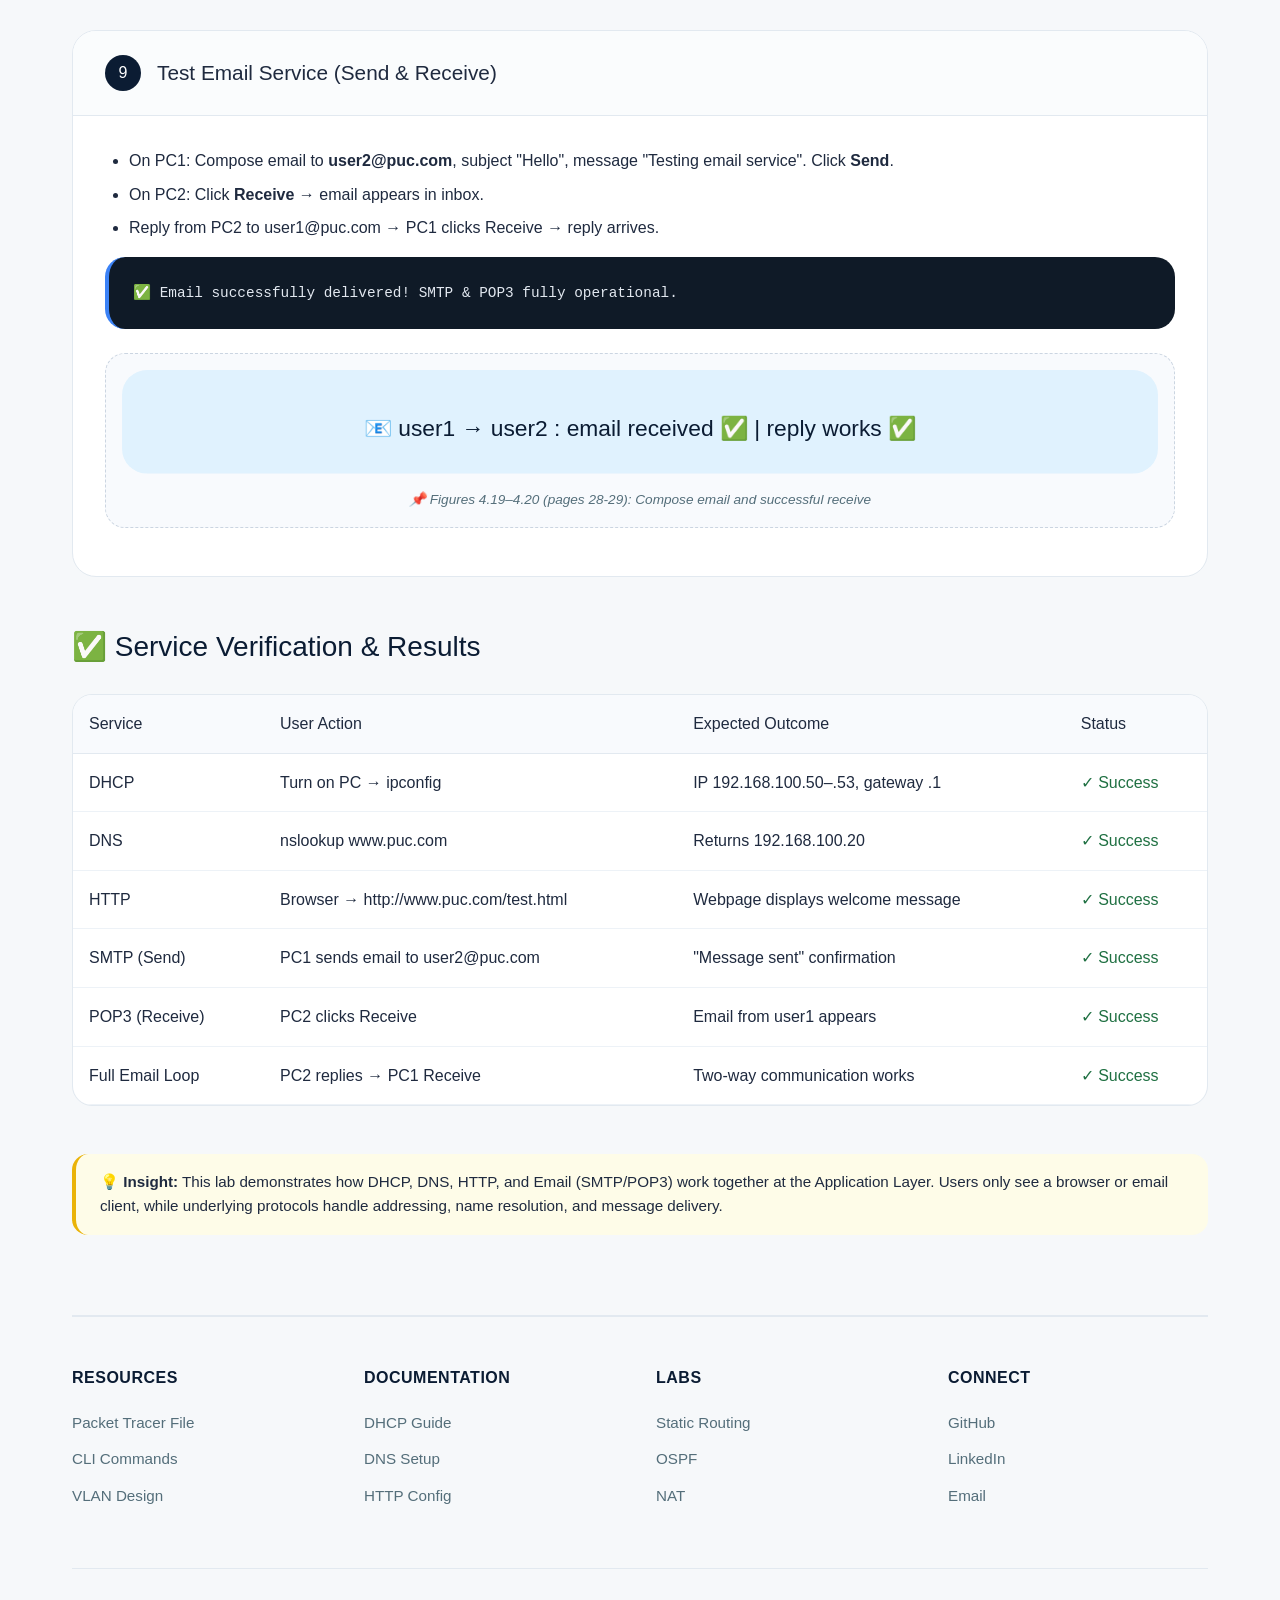
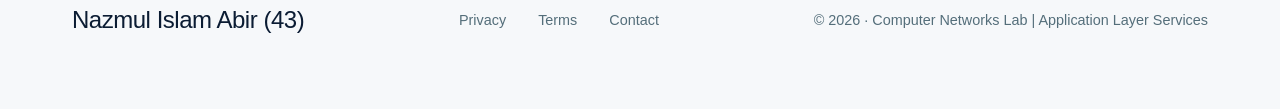
==== commit a4d3ee2a: "Project and lab manual added" ====
--- a/applicationLayer.html
+++ b/applicationLayer.html
@@ -166,12 +166,12 @@
 
     <!-- Download Section -->
     <div class="download-card">
-        <div class="download-text">
-            <h3>📄 Packet Tracer File (Complete Lab)</h3>
-            <p>Full configuration: DHCP pool, DNS records, HTTP webpage, Email users (user1/user2)</p>
-        </div>
-        <a href="#" class="download-link" download="App_Layer_Services_Lab.pkt">⬇ Download .pkt</a>
-    </div>
+    <div class="download-text">
+        <h3>📄 Packet Tracer File (Complete Application Layer Lab)</h3>
+        <p>DHCP · DNS · HTTP · Email (SMTP/POP3) · 2 Servers · 4 PCs</p>
+    </div>
+    <a href="projects/app_layer.pkt" class="download-link" download="App_Layer_Services_Lab.pkt">⬇ Download App_Layer_Lab.pkt</a>
+</div>
 
     <!-- Quick Stats -->
     <div class="stats-grid">
